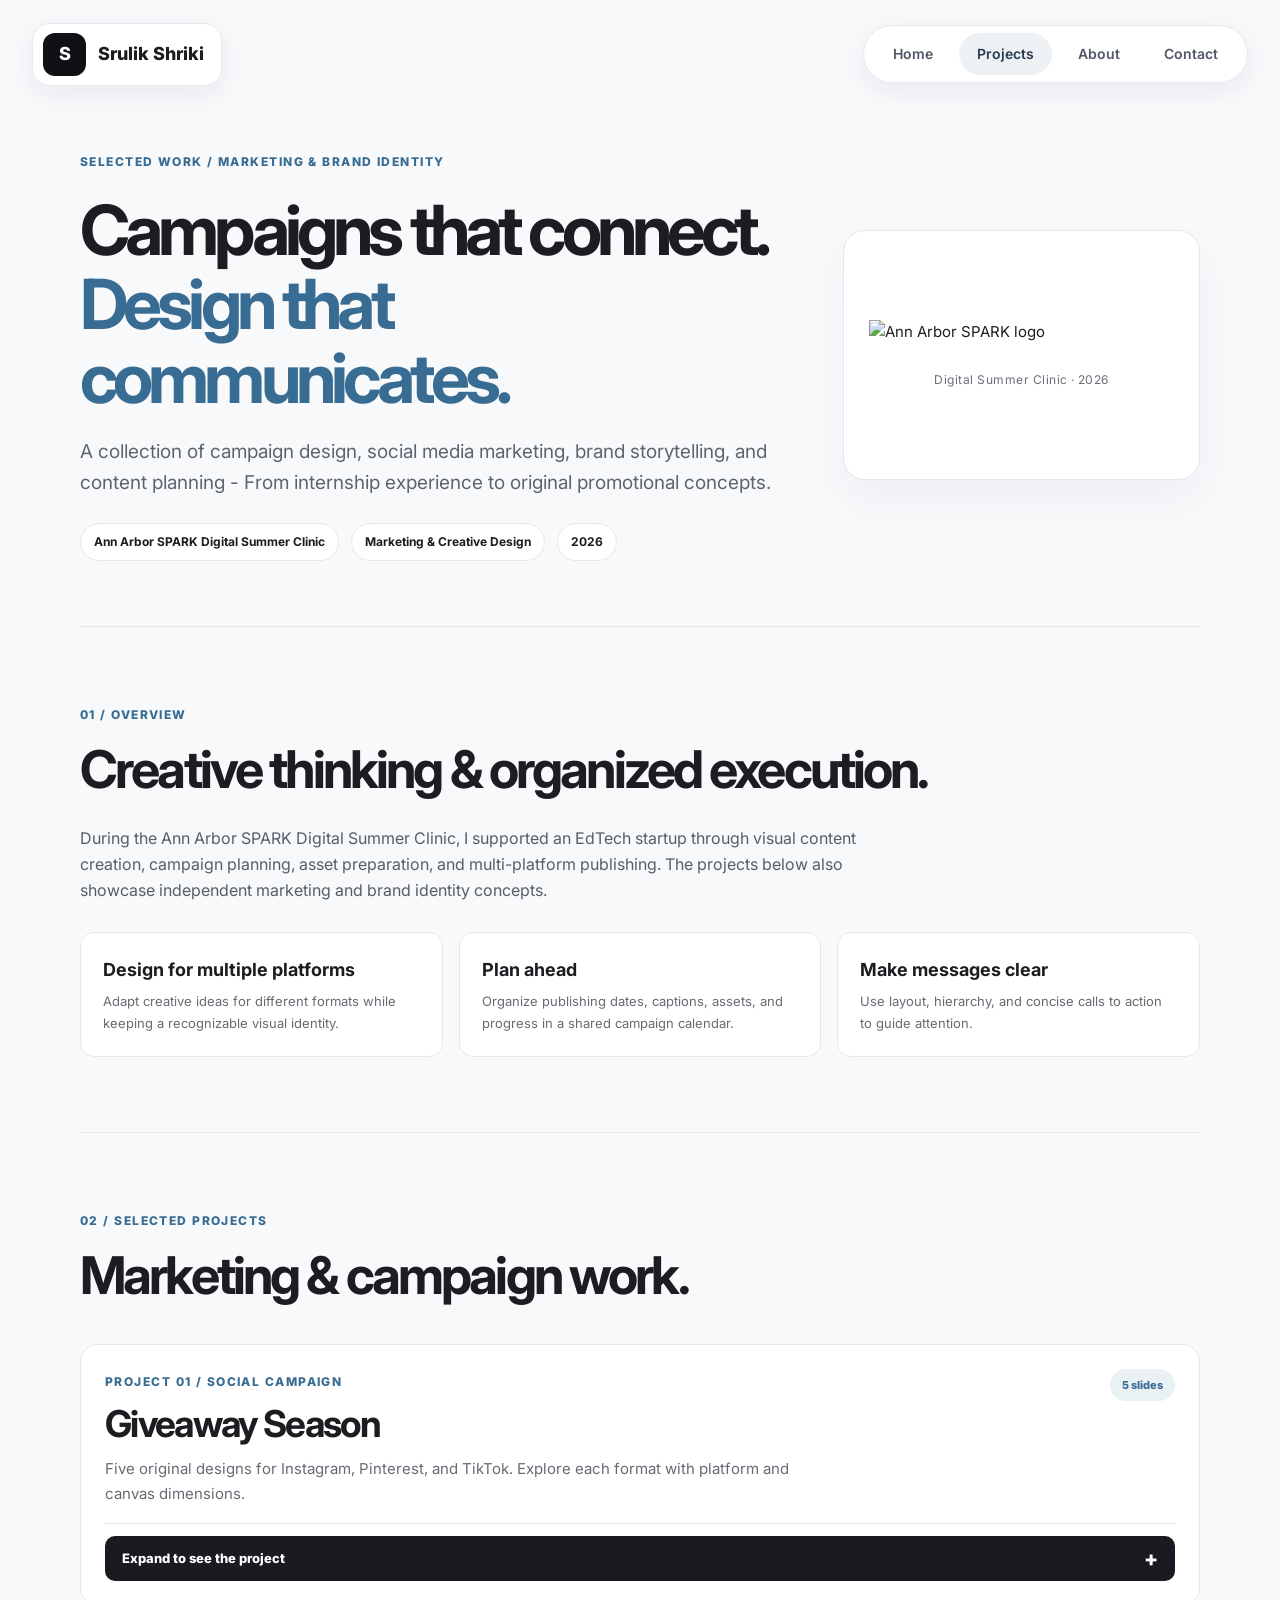
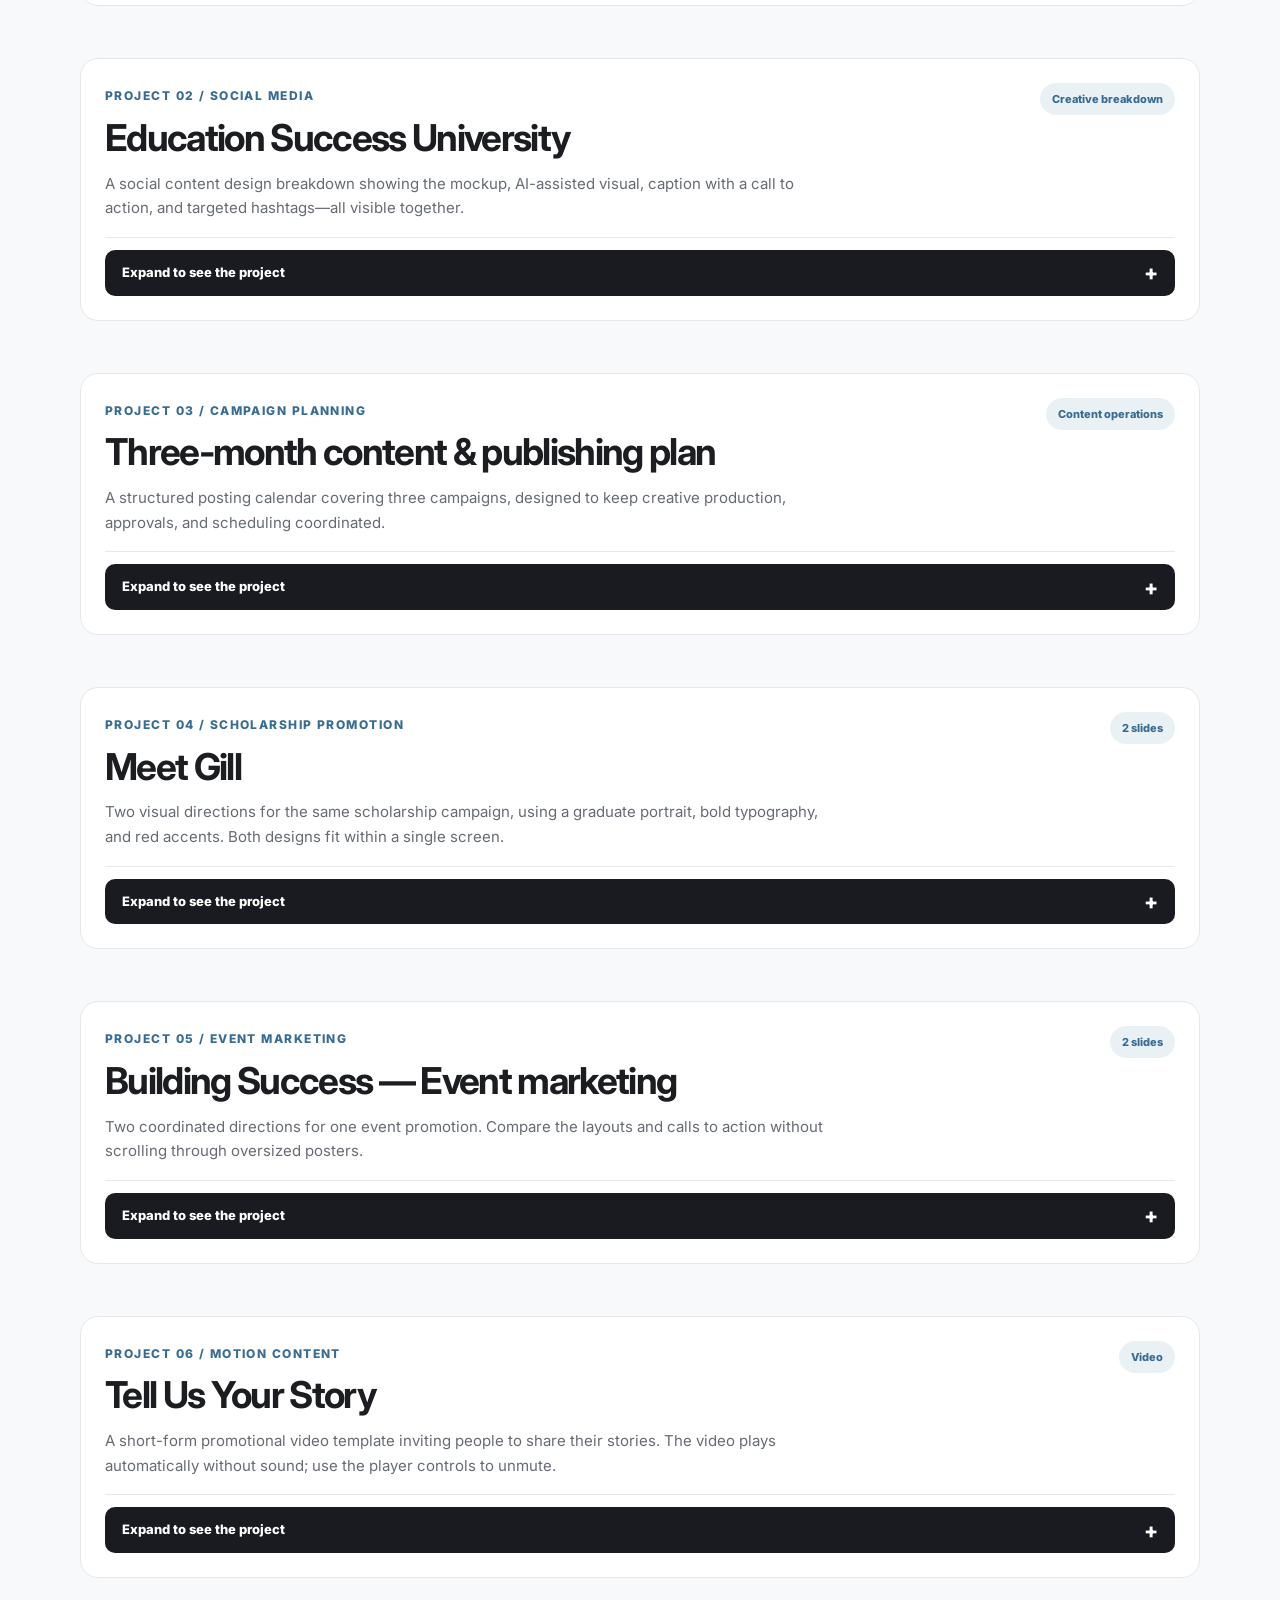
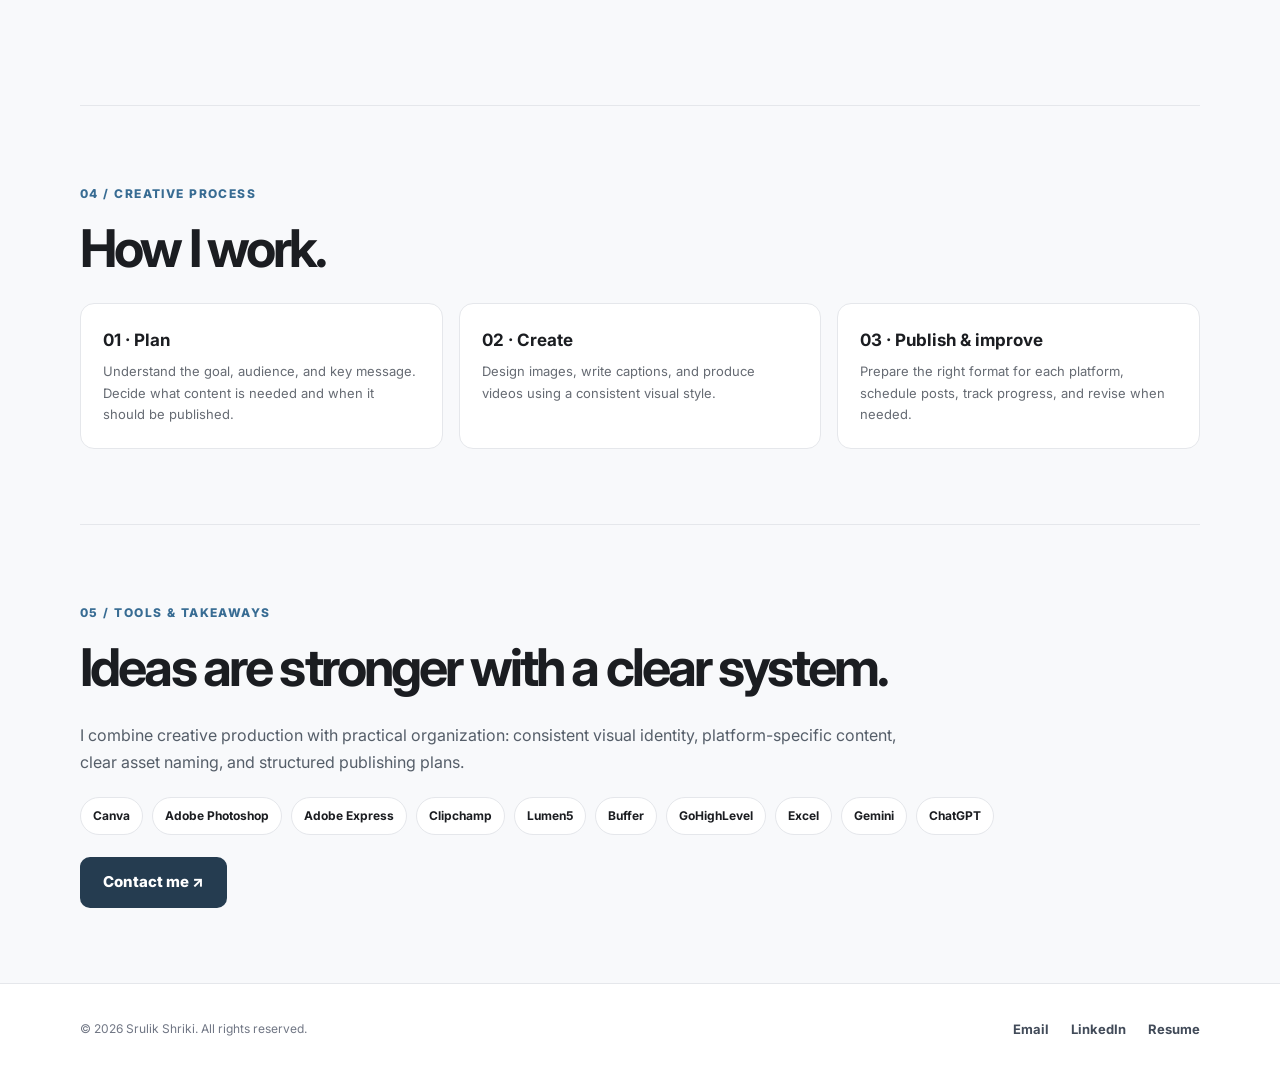
==== spark.html @ 80cea20f "Add files via upload" ====
<!DOCTYPE html>

<html lang="en"><head><meta charset="utf-8"/><meta content="width=device-width,initial-scale=1" name="viewport"/><title>Marketing &amp; Brand Identity | Srulik Shriki</title><style>@import url('https://fonts.googleapis.com/css2?family=Inter:wght@400;500;600;700;800&display=swap');:root{--ink:#1b1d21;--muted:#666b73;--line:#e5e7eb;--bg:#f8f9fb;--blue:#d64c4c}*{box-sizing:border-box}html{scroll-behavior:smooth}body{margin:0;font:15px/1.65 Inter,Arial,sans-serif;background:var(--bg);color:var(--ink)}.wrap{max-width:1120px;width:calc(100% - 48px);margin:auto}.navbar{background:#fff;border-bottom:1px solid var(--line);position:sticky;top:0;z-index:10}.nav-container{max-width:1200px;width:calc(100% - 48px);margin:auto;min-height:72px;display:flex;justify-content:space-between;align-items:center;gap:20px}.logo{display:flex;align-items:center;gap:12px;text-decoration:none;color:var(--ink);font-weight:800;font-size:17px}.logo-mark{background:var(--blue);color:#fff;width:38px;height:38px;border-radius:11px;display:grid;place-items:center}.nav-links{display:flex;gap:25px;flex-wrap:wrap}.nav-links a{font-size:13px;text-decoration:none;color:#505866;font-weight:600}.nav-links a.active,.nav-links a:hover{color:var(--blue)}.hero{padding:80px 0 65px}.eyebrow,.index{color:var(--blue);font-size:12px;font-weight:800;letter-spacing:.12em;text-transform:uppercase}.hero h1{font-size:clamp(43px,6.5vw,78px);letter-spacing:-.07em;line-height:1.07;margin:20px 0}.hero h1 span{color:var(--blue)}.lead{font-size:19px;color:#5d6470;max-width:760px}.meta{display:flex;gap:12px;flex-wrap:wrap;margin-top:25px}.meta span{background:#fff;border:1px solid var(--line);padding:8px 13px;border-radius:30px;font-size:12px;font-weight:700}.section{padding:75px 0;border-top:1px solid var(--line);scroll-margin-top:75px}.section h2{font-size:clamp(32px,4.5vw,52px);letter-spacing:-.055em;line-height:1.13;margin:14px 0 25px}.intro{max-width:820px;color:#555e69;font-size:16px}.overview{display:grid;grid-template-columns:repeat(3,1fr);gap:16px;margin-top:28px}.tile{background:#fff;border:1px solid var(--line);border-radius:14px;padding:22px}.tile b{display:block;font-size:18px;margin-bottom:7px}.tile p{margin:0;color:var(--muted);font-size:13px}.project{margin:60px 0 85px;scroll-margin-top:90px}.project-top{display:flex;align-items:flex-start;justify-content:space-between;gap:18px;margin-bottom:24px}.project h3{font-size:clamp(25px,3vw,37px);line-height:1.18;letter-spacing:-.045em;margin:8px 0 12px}.project-top p{color:var(--muted);max-width:720px;margin:0}.tag{font-size:11px;font-weight:800;color:#315ac5;background:#e9efff;padding:7px 12px;border-radius:30px;white-space:nowrap}.slidebox{background:#fff;border:1px solid var(--line);border-radius:16px;padding:16px;box-shadow:0 12px 35px #16223a09}.slideview{height:min(67vh,650px);min-height:320px;display:grid;place-items:center;background:#f1f3f6;border-radius:10px;overflow:hidden}.slideview img{width:100%;height:100%;object-fit:contain}.slide-controls{display:flex;justify-content:space-between;align-items:center;gap:14px;margin-top:16px;flex-wrap:wrap}.slide-controls button{border:1px solid #d6dce6;background:#fff;padding:10px 16px;border-radius:10px;font-weight:800;cursor:pointer}.slide-controls button:hover{background:#e9efff}.slide-info{flex:1;text-align:center;min-width:220px}.slide-info strong{display:block;font-size:14px}.slide-info small{color:#69717e;font-size:12px}.dots{display:flex;justify-content:center;gap:8px;margin-top:12px}.dots button{width:9px;height:9px;border-radius:50%;background:#ccd2dd;border:0;padding:0;cursor:pointer}.dots button.active{background:var(--blue)}.single{height:min(70vh,680px);min-height:300px;display:grid;place-items:center;background:#f0f2f6;border-radius:14px;overflow:hidden;border:1px solid var(--line)}.single img,.single video{height:100%;width:100%;object-fit:contain}.single video{background:#14171d}.planning-copy{max-width:880px}.planning-copy p{color:#58616c}.fields{display:flex;flex-wrap:wrap;gap:8px;margin:18px 0}.fields span{border:1px solid #dbe1e9;background:#fff;border-radius:6px;padding:6px 10px;font-size:12px}.expand{background:#fff;border:1px solid var(--line);border-radius:14px;margin-top:20px;overflow:hidden}.expand summary{cursor:pointer;padding:18px 22px;font-weight:800;display:flex;justify-content:space-between;align-items:center}.expand summary:after{content:'Click to expand +';font-size:12px;color:var(--blue)}.expand[open] summary:after{content:'Collapse −'}.expand .inside{padding:12px 20px 25px;border-top:1px solid var(--line);text-align:center}.expand img{width:min(100%,750px);height:auto;max-height:none}.process{display:grid;grid-template-columns:repeat(3,1fr);gap:16px}.process .tile b{font-size:17px}.tools{display:flex;gap:9px;flex-wrap:wrap;margin:22px 0}.tools span{border:1px solid var(--line);background:#fff;padding:8px 12px;border-radius:30px;font-size:12px;font-weight:700}.contact{display:inline-block;background:var(--blue);color:white;padding:13px 23px;text-decoration:none;font-weight:800;border-radius:10px}.footer{border-top:1px solid var(--line);background:white;padding:35px 0}.footer-inner{display:flex;justify-content:space-between;align-items:center;gap:18px;flex-wrap:wrap}.footer p{color:#717785;font-size:12px;margin:0}.footer-links{display:flex;gap:22px}.footer a{color:#424b59;font-size:13px;text-decoration:none;font-weight:700}.footnote{font-size:12px;color:#78808b;margin-top:14px}@media(max-width:700px){.wrap,.nav-container{width:calc(100% - 30px)}.nav-container{padding:14px 0;align-items:flex-start;flex-direction:column}.nav-links{gap:15px}.hero{padding:52px 0}.overview,.process{grid-template-columns:1fr}.project-top{flex-direction:column}.slideview{height:55vh;min-height:260px}.slide-controls button{padding:9px 11px}.slide-info{order:-1;flex-basis:100%}.project{margin:40px 0 65px}.section{padding:55px 0}.single{height:60vh}}
/* Portfolio revision */
.logo-mark{background:#101114!important}.tag{color:#a62f36;background:#fce9e9}.slide-controls button:hover{background:#fff0f0}.slideview{height:min(65vh,650px);display:flex;align-items:center;justify-content:center}.slideview img{width:100%;height:100%;object-fit:contain;object-position:center center}.single{height:min(76vh,740px)}.single img{width:100%;height:100%;object-fit:contain}.project{margin:38px 0 52px;padding:24px;background:#fff;border:1px solid var(--line);border-radius:18px}.project-top{margin-bottom:16px}.project-reveal{border-top:1px solid var(--line);padding-top:12px}.project-reveal summary{cursor:pointer;list-style:none;display:flex;align-items:center;justify-content:space-between;gap:15px;background:#191b20;color:white;padding:12px 17px;border-radius:10px;font-size:13px;font-weight:800}.project-reveal summary::-webkit-details-marker{display:none}.project-reveal summary:after{content:'+';font-size:21px;line-height:1}.project-reveal[open] summary:after{content:'−'}.project-reveal[open] summary{background:#d64c4c}.project-content{padding-top:22px}.project-content .slidebox{max-width:920px;margin:0 auto}.project-content .single{max-width:1000px;margin:0 auto}.project-content .slideview{background:#f4f4f5}.project-content video{object-fit:contain}.project-content .slide-info{line-height:1.45}.project-content .slide-info strong{color:#191b20}.project-content .slide-info small{color:#5e626b}.project-content .dots button.active{background:#d64c4c}.project-content .slide-controls button{border-color:#e1d7d7}.project-content .slide-controls button:focus-visible,.project-reveal summary:focus-visible{outline:3px solid #d64c4c;outline-offset:3px}@media(max-width:700px){.project{padding:16px;margin:25px 0}.slideview{height:min(57vh,540px)}.single{height:min(68vh,660px)}}
/* Floating identity and navigation */
.navbar{position:sticky;top:16px;z-index:100;background:transparent;border:0;pointer-events:none;padding:0 0 8px}
.nav-container{max-width:1380px;width:calc(100% - 64px);min-height:76px;display:flex;align-items:center;justify-content:space-between;gap:22px}
.logo{pointer-events:auto;background:rgba(255,255,255,.96);border:1px solid #e6e8ed;box-shadow:0 8px 26px #18203612;padding:9px 17px 9px 10px;border-radius:18px;backdrop-filter:blur(12px);font-size:18px}
.logo-mark{background:#111217!important;color:white;border-radius:12px;width:43px;height:43px}
.nav-links{pointer-events:auto;display:flex;gap:8px;align-items:center;padding:7px 11px;border-radius:999px;background:rgba(255,255,255,.96);border:1px solid #e6e8ed;box-shadow:0 8px 26px #18203612;backdrop-filter:blur(12px);flex-wrap:nowrap}
.nav-links a{padding:9px 18px;border-radius:99px;font-size:14px}.nav-links a:hover,.nav-links a.active{background:#f5f5f6;color:#111217}
.hero{padding-top:65px}.hero-layout{display:grid;grid-template-columns:minmax(0,1.5fr) minmax(260px,.75fr);gap:50px;align-items:center}.hero h1{font-size:clamp(39px,5.4vw,70px)}.hero-brand{background:white;border:1px solid var(--line);border-radius:22px;padding:42px 25px;min-height:250px;display:flex;flex-direction:column;align-items:center;justify-content:center;box-shadow:0 20px 48px #16223a0b}.hero-brand img{width:100%;max-width:340px;height:auto;object-fit:contain}.hero-brand p{font-size:12px;color:#6a6f78;margin:25px 0 0;letter-spacing:.04em}
/* Full-sized social media project image, no crop */
#social .single,#social-media .single{height:auto!important;max-height:none!important;min-height:0!important;overflow:visible;background:#fff;padding:10px}
#social .single img,#social-media .single img{height:auto!important;width:100%!important;max-height:none!important;object-fit:contain!important;display:block}
@media(max-width:800px){.nav-container{width:calc(100% - 28px);flex-wrap:wrap;justify-content:center;gap:8px}.navbar{top:8px}.nav-links{max-width:100%;overflow-x:auto;gap:0}.nav-links a{padding:8px 11px;font-size:12px}.hero-layout{grid-template-columns:1fr;gap:25px}.hero-brand{min-height:180px;padding:25px}.hero{padding-top:40px}}

.social-full{height:auto!important;max-height:none!important;min-height:0!important;overflow:visible!important;padding:10px;background:#fff}.social-full img{height:auto!important;max-height:none!important;width:100%!important;object-fit:contain!important;display:block}
</style><style id="srulik-identity-refresh">
/* Srulik's neutral-first identity, with restrained cool blue accents. */
:root{--blue:#386c93;--ink:#1b1d21;--bg:#f8f9fb}
.hero h1 span{color:#386c93}
.eyebrow,.index{color:#386c93}
.section h2,.project h3{color:#1b1d21}
.tag{color:#386c93;background:#eaf1f5}
.logo-mark{background:#101114!important}
.project-reveal[open] summary{background:#253c50}
.project-content .dots button.active,.dots button.active{background:#386c93}
.project-content .slide-controls button:focus-visible,.project-reveal summary:focus-visible{outline-color:#386c93}
.slide-controls button:hover{background:#eef3f7}
.contact{background:#253c50}
.contact:hover{background:#386c93}
.expand summary:after{color:#386c93}
.nav-links a:hover,.nav-links a.active{color:#253c50;background:#edf1f4}
</style></head><body><header class="navbar"><div class="nav-container"><a class="logo" href="./index.html#top" aria-label="Srulik Shriki — Marketing portfolio home"><div class="logo-mark">S</div><span>Srulik Shriki</span></a><nav class="nav-links"><a href="./index.html#top">Home</a><a class="active" href="./index.html#projects">Projects</a><a href="./index.html#about">About</a><a href="#footer">Contact</a></nav></div></header><main><div class="wrap hero"><div class="hero-layout"><div class="hero-copy"><span class="eyebrow">Selected work / Marketing &amp; Brand Identity</span><h1>Campaigns that connect.<br/><span>Design that communicates.</span></h1><p class="lead">A collection of campaign design, social media marketing, brand storytelling, and content planning - From internship experience to original promotional concepts.</p><div class="meta"><span>Ann Arbor SPARK Digital Summer Clinic</span><span>Marketing &amp; Creative Design</span><span>2026</span></div></div><div class="hero-brand"><img alt="Ann Arbor SPARK logo" src="./gallery/ann_arbor_spark.png"/><p>Digital Summer Clinic · 2026</p></div></div></div><section class="section wrap" id="about"><span class="index">01 / Overview</span><h2>Creative thinking &amp; organized execution.</h2><p class="intro">During the Ann Arbor SPARK Digital Summer Clinic, I supported an EdTech startup through visual content creation, campaign planning, asset preparation, and multi-platform publishing. The projects below also showcase independent marketing and brand identity concepts.</p><div class="overview"><div class="tile"><b>Design for multiple platforms</b><p>Adapt creative ideas for different formats while keeping a recognizable visual identity.</p></div><div class="tile"><b>Plan ahead</b><p>Organize publishing dates, captions, assets, and progress in a shared campaign calendar.</p></div><div class="tile"><b>Make messages clear</b><p>Use layout, hierarchy, and concise calls to action to guide attention.</p></div></div></section><section class="section wrap" id="projects"><span class="index">02 / Selected projects</span><h2>Marketing &amp; campaign work.</h2><article class="project" id="giveaway"><div class="project-top"><div><span class="index">Project 01 / Social campaign</span><h3>Giveaway Season</h3><p>Five original designs for Instagram, Pinterest, and TikTok. Explore each format with platform and canvas dimensions.</p></div><span class="tag">5 slides</span></div><details class="project-reveal"><summary>Expand to see the project</summary><div class="project-content"><div class="slidebox" data-slideshow="giveaway"><div class="slideview"><img alt="" src="./gallery/giveaway_rules.png"/></div><div class="slide-controls"><button aria-label="Previous slide" data-prev="" type="button">← Previous</button><div class="slide-info"><strong></strong><small></small><div class="dots"></div></div><button aria-label="Next slide" data-next="" type="button">Next →</button></div></div></div></details></article><article class="project"><div class="project-top"><div><span class="index">Project 02 / Social media</span><h3>Education Success University</h3><p>A social content design breakdown showing the mockup, AI-assisted visual, caption with a call to action, and targeted hashtags—all visible together.</p></div><span class="tag">Creative breakdown</span></div><details class="project-reveal"><summary>Expand to see the project</summary><div class="project-content"><div class="social-full single"><img alt="Social media content creation design breakdown" loading="lazy" src="./gallery/social_media_design.png"/></div></div></details></article><article class="project" id="planning"><div class="project-top"><div><span class="index">Project 03 / Campaign planning</span><h3>Three-month content &amp; publishing plan</h3><p>A structured posting calendar covering three campaigns, designed to keep creative production, approvals, and scheduling coordinated.</p></div><span class="tag">Content operations</span></div><details class="project-reveal"><summary>Expand to see the project</summary><div class="project-content"><div class="planning-copy"><p>I planned a <strong>three-month social media posting schedule spanning three campaigns</strong>. The Excel tracker brought together campaign topics, asset links, platform-specific captions, publishing dates, scheduling tools, and status updates. Each entry had its own content ID and space for AI prompts or production notes, helping make handoffs, revisions, and publishing more efficient.</p><p><strong>Fields tracked in the spreadsheet:</strong></p><div class="fields"><span>Content Cluster</span><span>Concept / Topic</span><span>Asset Link</span><span>Primary Caption (IG / FB)</span><span>Short Caption (TikTok / YT)</span><span>Video Title</span><span>Publish Date</span><span>Scheduling Tool</span><span>Status</span><span>Content ID</span><span>AI Prompts / Notes</span></div><p class="footnote">The planning sheet is collapsed by default to keep the portfolio easy to scan. Click below to inspect it at full length.</p></div><details class="expand"><summary>View the three-month campaign planning spreadsheet</summary><div class="inside"><img alt="Long-form campaign planning spreadsheet screenshot" loading="lazy" src="./gallery/campaign_planning.png"/></div></details></div></details></article><article class="project"><div class="project-top"><div><span class="index">Project 04 / Scholarship promotion</span><h3>Meet Gill</h3><p>Two visual directions for the same scholarship campaign, using a graduate portrait, bold typography, and red accents. Both designs fit within a single screen.</p></div><span class="tag">2 slides</span></div><details class="project-reveal"><summary>Expand to see the project</summary><div class="project-content"><div class="slidebox" data-slideshow="scholar"><div class="slideview"><img alt="" src="./gallery/scholarship_editorial.png"/></div><div class="slide-controls"><button aria-label="Previous slide" data-prev="" type="button">← Previous</button><div class="slide-info"><strong></strong><small></small><div class="dots"></div></div><button aria-label="Next slide" data-next="" type="button">Next →</button></div></div></div></details></article><article class="project"><div class="project-top"><div><span class="index">Project 05 / Event marketing</span><h3>Building Success — Event marketing</h3><p>Two coordinated directions for one event promotion. Compare the layouts and calls to action without scrolling through oversized posters.</p></div><span class="tag">2 slides</span></div><details class="project-reveal"><summary>Expand to see the project</summary><div class="project-content"><div class="slidebox" data-slideshow="webinar"><div class="slideview"><img alt="" src="./gallery/webinar_a.png"/></div><div class="slide-controls"><button aria-label="Previous slide" data-prev="" type="button">← Previous</button><div class="slide-info"><strong></strong><small></small><div class="dots"></div></div><button aria-label="Next slide" data-next="" type="button">Next →</button></div></div></div></details></article><article class="project"><div class="project-top"><div><span class="index">Project 06 / Motion content</span><h3>Tell Us Your Story</h3><p>A short-form promotional video template inviting people to share their stories. The video plays automatically without sound; use the player controls to unmute.</p></div><span class="tag">Video</span></div><details class="project-reveal"><summary>Expand to see the project</summary><div class="project-content"><div class="single"><video autoplay="" controls="" loop="" muted="" playsinline="" preload="auto"><source src="./gallery/story_video.mp4" type="video/mp4"/>Your browser does not support video.</video></div></div></details></article></section><section class="section wrap"><span class="index">04 / Creative Process</span><h2>How I work.</h2><div class="process"><div class="tile"><b>01 · Plan</b><p>Understand the goal, audience, and key message. Decide what content is needed and when it should be published.</p></div><div class="tile"><b>02 · Create</b><p>Design images, write captions, and produce videos using a consistent visual style.</p></div><div class="tile"><b>03 · Publish &amp; improve</b><p>Prepare the right format for each platform, schedule posts, track progress, and revise when needed.</p></div></div></section><section class="section wrap" id="tools"><span class="index">05 / Tools &amp; Takeaways</span><h2>Ideas are stronger with a clear system.</h2><p class="intro">I combine creative production with practical organization: consistent visual identity, platform-specific content, clear asset naming, and structured publishing plans.</p><div class="tools"><span>Canva</span><span>Adobe Photoshop</span><span>Adobe Express</span><span>Clipchamp</span><span>Lumen5</span><span>Buffer</span><span>GoHighLevel</span><span>Excel</span><span>Gemini</span><span>ChatGPT</span></div><a class="contact" href="mailto:ishriki@emich.edu">Contact me ↗</a></section></main><footer class="footer" id="footer"><div class="wrap footer-inner"><p>© <span id="year"></span> Srulik Shriki. All rights reserved.</p><div class="footer-links"><a href="mailto:ishriki@emich.edu">Email</a><a href="https://www.linkedin.com/in/srulik-shriki-858525204/" rel="noopener" target="_blank">LinkedIn</a><a href="https://canva.link/yx0ch3mzbwve8dt" rel="noopener" target="_blank">Resume</a></div></div></footer><div hidden="" id="slides-giveaway"><img alt="Instagram post — Rules variant" data-platform="Instagram / Facebook" data-size="1080 × 1350 px · 4:5" data-title="Instagram post — Rules variant" src="./gallery/giveaway_rules.png"/><img alt="Instagram post — Three steps to win" data-platform="Instagram / Facebook" data-size="1080 × 1350 px · 4:5" data-title="Instagram post — Three steps to win" src="./gallery/giveaway_steps.png"/><img alt="Instagram post — Like, Share &amp; Win" data-platform="Instagram / Facebook" data-size="1080 × 1350 px · 4:5" data-title="Instagram post — Like, Share &amp; Win" src="./gallery/giveaway_win.png"/><img alt="Pinterest pin — Giveaway template" data-platform="Pinterest" data-size="1080 × 1920 px · 9:16" data-title="Pinterest pin — Giveaway template" src="./gallery/giveaway_pinterest.png"/><img alt="TikTok story — Giveaway template" data-platform="TikTok / Stories" data-size="1080 × 1920 px · 9:16" data-title="TikTok story — Giveaway template" src="./gallery/giveaway_tiktok.png"/></div><div hidden="" id="slides-scholar"><img alt="Meet Gill — editorial concept" data-platform="Scholarship promotion" data-size="Portrait campaign layout" data-title="Meet Gill — editorial concept" src="./gallery/scholarship_editorial.png"/><img alt="Meet Gill — grid concept" data-platform="Scholarship promotion" data-size="Structured campaign layout" data-title="Meet Gill — grid concept" src="./gallery/scholarship_grid.png"/></div><div hidden="" id="slides-webinar"><img alt="Building Success — concept A" data-platform="Webinar promotion" data-size="Dark event layout" data-title="Building Success — concept A" src="./gallery/webinar_a.png"/><img alt="Building Success — concept B" data-platform="Event promotion" data-size="Light event layout" data-title="Building Success — concept B" src="./gallery/webinar_b.png"/></div><script>document.getElementById('year').textContent=new Date().getFullYear();document.querySelectorAll('[data-slideshow]').forEach(box=>{const id=box.dataset.slideshow;const slides=[...document.querySelectorAll('#slides-'+id+' img')];const view=box.querySelector('.slideview img'),title=box.querySelector('.slide-info strong'),detail=box.querySelector('.slide-info small'),dots=box.querySelector('.dots');let index=0;slides.forEach((slide,i)=>{const dot=document.createElement('button');dot.type='button';dot.setAttribute('aria-label','Go to slide '+(i+1));dot.onclick=()=>show(i);dots.appendChild(dot)});function show(i){index=(i+slides.length)%slides.length;const s=slides[index];view.src=s.src;view.alt=s.alt;title.textContent=(index+1)+' / '+slides.length+' · '+s.dataset.title;detail.textContent=s.dataset.platform+' · '+s.dataset.size;[...dots.children].forEach((d,j)=>d.classList.toggle('active',j===index))}box.querySelector('[data-prev]').onclick=()=>show(index-1);box.querySelector('[data-next]').onclick=()=>show(index+1);show(0)});</script></body></html>
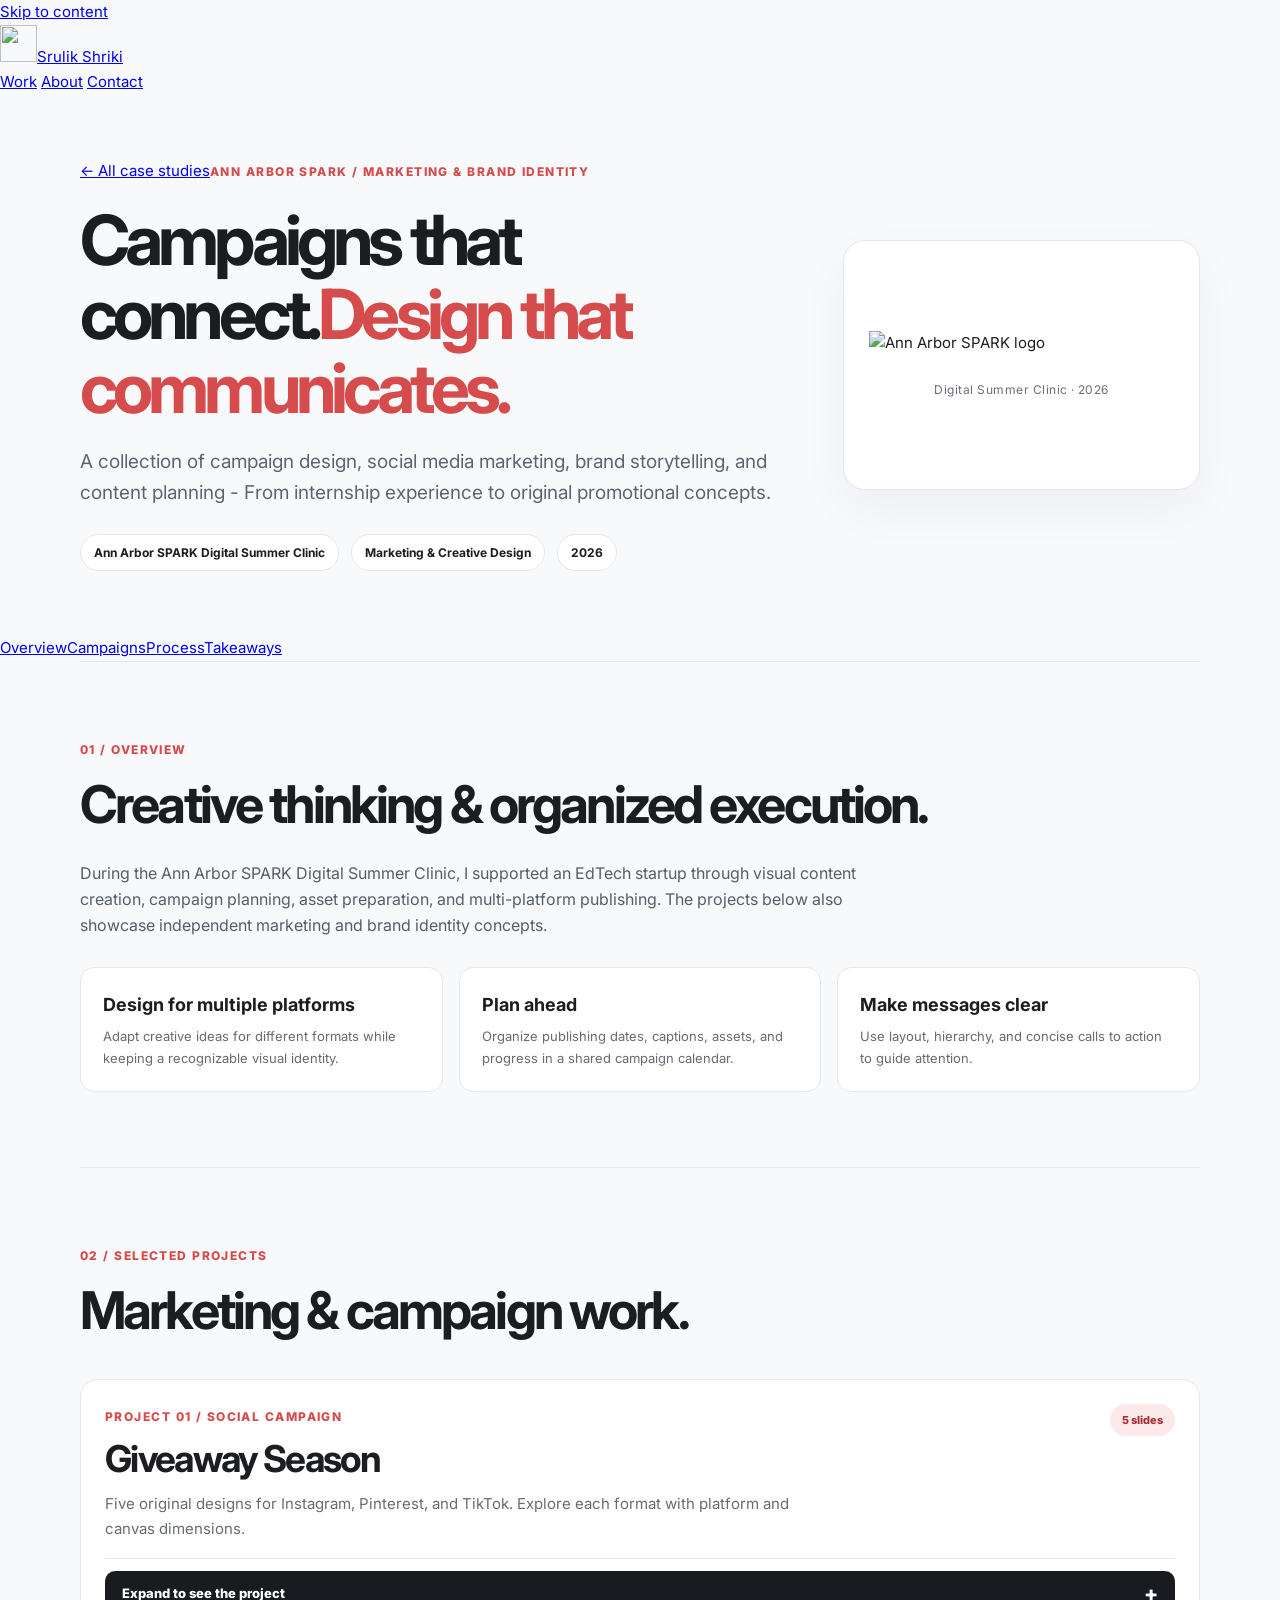
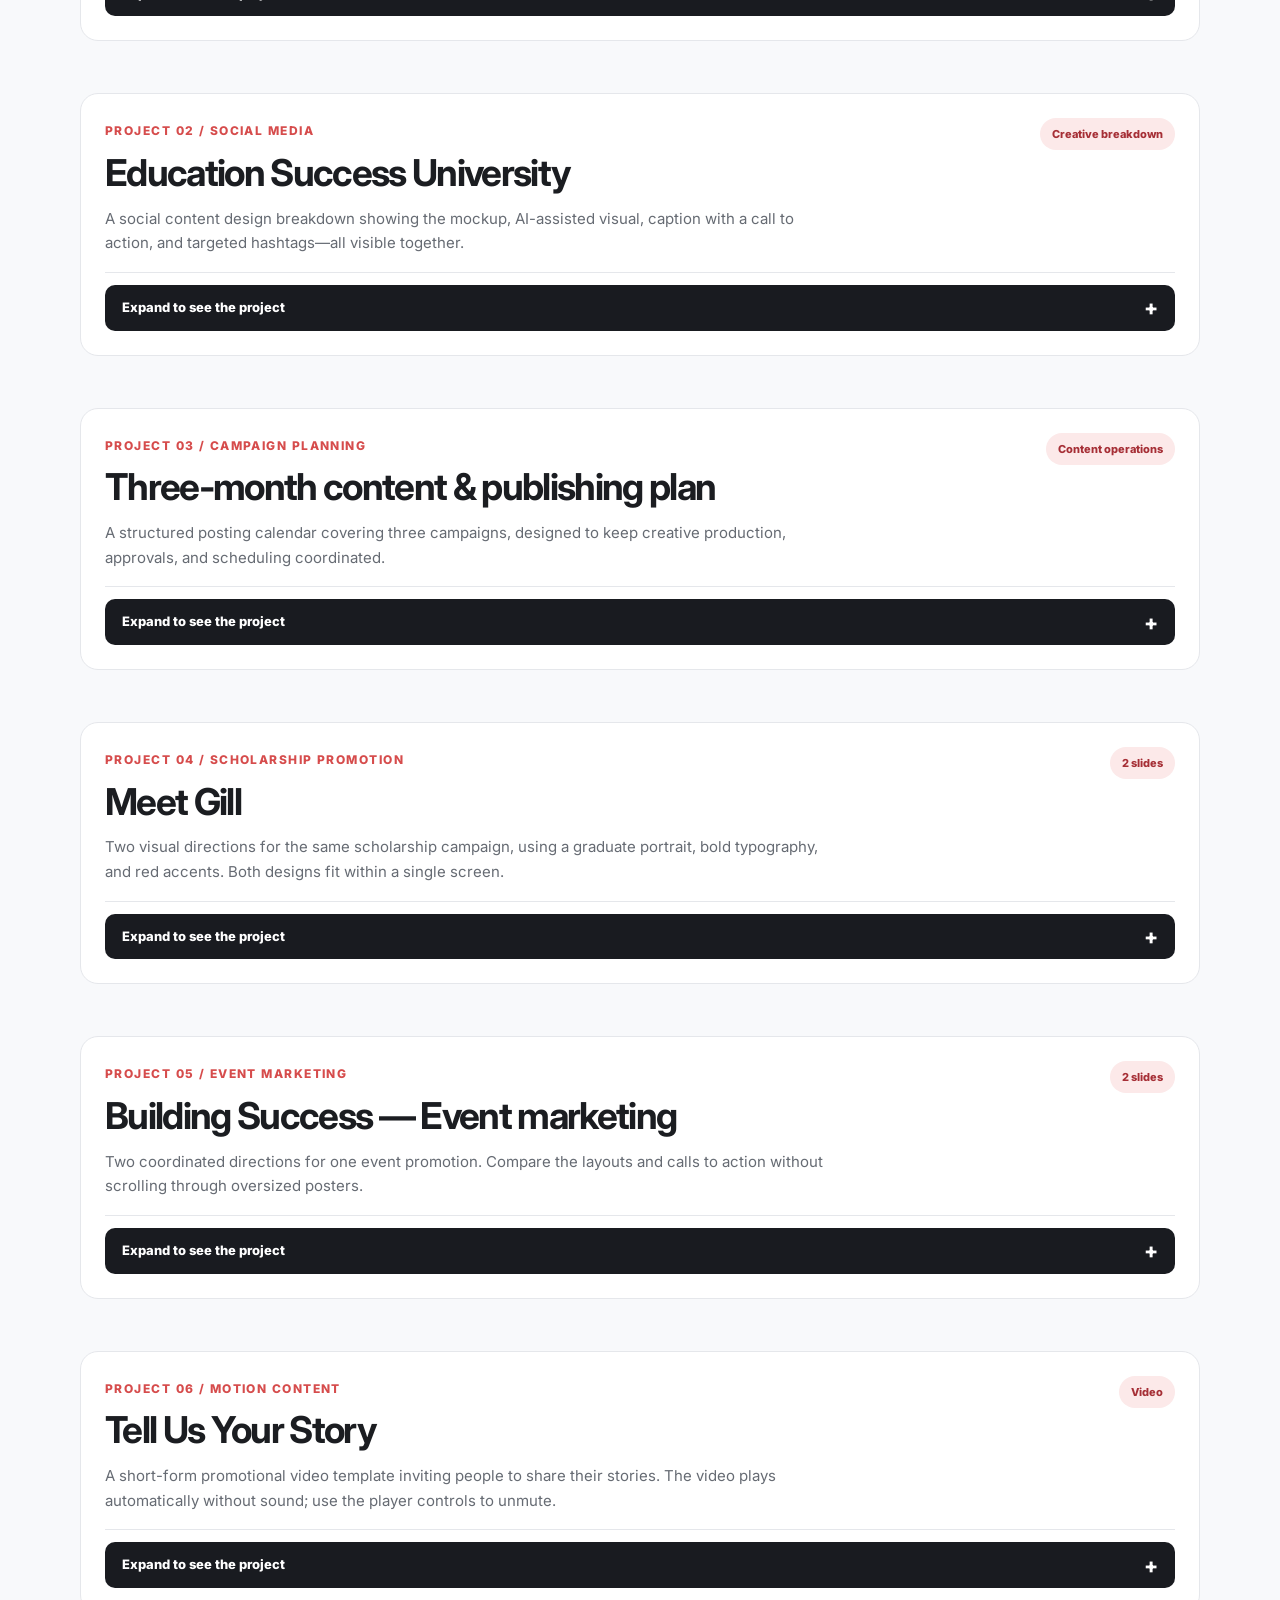
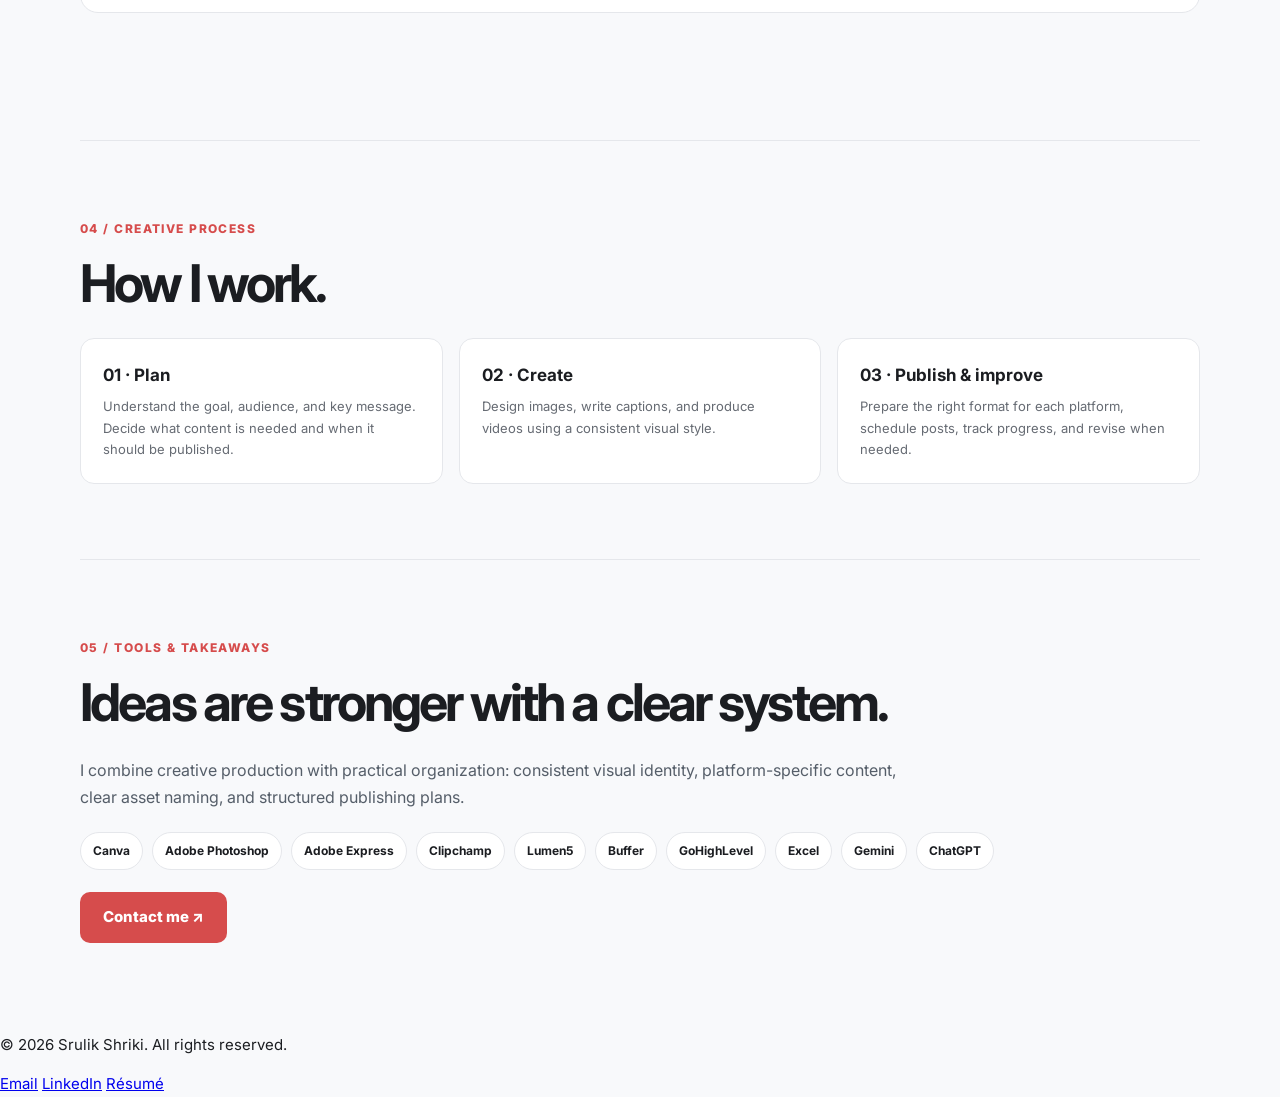
==== commit 5c679fea: "Add files via upload" ====
--- a/spark.html
+++ b/spark.html
@@ -1,6 +1,6 @@
 <!DOCTYPE html>
 
-<html lang="en"><head><meta charset="utf-8"/><meta content="width=device-width,initial-scale=1" name="viewport"/><title>Marketing &amp; Brand Identity | Srulik Shriki</title><style>@import url('https://fonts.googleapis.com/css2?family=Inter:wght@400;500;600;700;800&display=swap');:root{--ink:#1b1d21;--muted:#666b73;--line:#e5e7eb;--bg:#f8f9fb;--blue:#d64c4c}*{box-sizing:border-box}html{scroll-behavior:smooth}body{margin:0;font:15px/1.65 Inter,Arial,sans-serif;background:var(--bg);color:var(--ink)}.wrap{max-width:1120px;width:calc(100% - 48px);margin:auto}.navbar{background:#fff;border-bottom:1px solid var(--line);position:sticky;top:0;z-index:10}.nav-container{max-width:1200px;width:calc(100% - 48px);margin:auto;min-height:72px;display:flex;justify-content:space-between;align-items:center;gap:20px}.logo{display:flex;align-items:center;gap:12px;text-decoration:none;color:var(--ink);font-weight:800;font-size:17px}.logo-mark{background:var(--blue);color:#fff;width:38px;height:38px;border-radius:11px;display:grid;place-items:center}.nav-links{display:flex;gap:25px;flex-wrap:wrap}.nav-links a{font-size:13px;text-decoration:none;color:#505866;font-weight:600}.nav-links a.active,.nav-links a:hover{color:var(--blue)}.hero{padding:80px 0 65px}.eyebrow,.index{color:var(--blue);font-size:12px;font-weight:800;letter-spacing:.12em;text-transform:uppercase}.hero h1{font-size:clamp(43px,6.5vw,78px);letter-spacing:-.07em;line-height:1.07;margin:20px 0}.hero h1 span{color:var(--blue)}.lead{font-size:19px;color:#5d6470;max-width:760px}.meta{display:flex;gap:12px;flex-wrap:wrap;margin-top:25px}.meta span{background:#fff;border:1px solid var(--line);padding:8px 13px;border-radius:30px;font-size:12px;font-weight:700}.section{padding:75px 0;border-top:1px solid var(--line);scroll-margin-top:75px}.section h2{font-size:clamp(32px,4.5vw,52px);letter-spacing:-.055em;line-height:1.13;margin:14px 0 25px}.intro{max-width:820px;color:#555e69;font-size:16px}.overview{display:grid;grid-template-columns:repeat(3,1fr);gap:16px;margin-top:28px}.tile{background:#fff;border:1px solid var(--line);border-radius:14px;padding:22px}.tile b{display:block;font-size:18px;margin-bottom:7px}.tile p{margin:0;color:var(--muted);font-size:13px}.project{margin:60px 0 85px;scroll-margin-top:90px}.project-top{display:flex;align-items:flex-start;justify-content:space-between;gap:18px;margin-bottom:24px}.project h3{font-size:clamp(25px,3vw,37px);line-height:1.18;letter-spacing:-.045em;margin:8px 0 12px}.project-top p{color:var(--muted);max-width:720px;margin:0}.tag{font-size:11px;font-weight:800;color:#315ac5;background:#e9efff;padding:7px 12px;border-radius:30px;white-space:nowrap}.slidebox{background:#fff;border:1px solid var(--line);border-radius:16px;padding:16px;box-shadow:0 12px 35px #16223a09}.slideview{height:min(67vh,650px);min-height:320px;display:grid;place-items:center;background:#f1f3f6;border-radius:10px;overflow:hidden}.slideview img{width:100%;height:100%;object-fit:contain}.slide-controls{display:flex;justify-content:space-between;align-items:center;gap:14px;margin-top:16px;flex-wrap:wrap}.slide-controls button{border:1px solid #d6dce6;background:#fff;padding:10px 16px;border-radius:10px;font-weight:800;cursor:pointer}.slide-controls button:hover{background:#e9efff}.slide-info{flex:1;text-align:center;min-width:220px}.slide-info strong{display:block;font-size:14px}.slide-info small{color:#69717e;font-size:12px}.dots{display:flex;justify-content:center;gap:8px;margin-top:12px}.dots button{width:9px;height:9px;border-radius:50%;background:#ccd2dd;border:0;padding:0;cursor:pointer}.dots button.active{background:var(--blue)}.single{height:min(70vh,680px);min-height:300px;display:grid;place-items:center;background:#f0f2f6;border-radius:14px;overflow:hidden;border:1px solid var(--line)}.single img,.single video{height:100%;width:100%;object-fit:contain}.single video{background:#14171d}.planning-copy{max-width:880px}.planning-copy p{color:#58616c}.fields{display:flex;flex-wrap:wrap;gap:8px;margin:18px 0}.fields span{border:1px solid #dbe1e9;background:#fff;border-radius:6px;padding:6px 10px;font-size:12px}.expand{background:#fff;border:1px solid var(--line);border-radius:14px;margin-top:20px;overflow:hidden}.expand summary{cursor:pointer;padding:18px 22px;font-weight:800;display:flex;justify-content:space-between;align-items:center}.expand summary:after{content:'Click to expand +';font-size:12px;color:var(--blue)}.expand[open] summary:after{content:'Collapse −'}.expand .inside{padding:12px 20px 25px;border-top:1px solid var(--line);text-align:center}.expand img{width:min(100%,750px);height:auto;max-height:none}.process{display:grid;grid-template-columns:repeat(3,1fr);gap:16px}.process .tile b{font-size:17px}.tools{display:flex;gap:9px;flex-wrap:wrap;margin:22px 0}.tools span{border:1px solid var(--line);background:#fff;padding:8px 12px;border-radius:30px;font-size:12px;font-weight:700}.contact{display:inline-block;background:var(--blue);color:white;padding:13px 23px;text-decoration:none;font-weight:800;border-radius:10px}.footer{border-top:1px solid var(--line);background:white;padding:35px 0}.footer-inner{display:flex;justify-content:space-between;align-items:center;gap:18px;flex-wrap:wrap}.footer p{color:#717785;font-size:12px;margin:0}.footer-links{display:flex;gap:22px}.footer a{color:#424b59;font-size:13px;text-decoration:none;font-weight:700}.footnote{font-size:12px;color:#78808b;margin-top:14px}@media(max-width:700px){.wrap,.nav-container{width:calc(100% - 30px)}.nav-container{padding:14px 0;align-items:flex-start;flex-direction:column}.nav-links{gap:15px}.hero{padding:52px 0}.overview,.process{grid-template-columns:1fr}.project-top{flex-direction:column}.slideview{height:55vh;min-height:260px}.slide-controls button{padding:9px 11px}.slide-info{order:-1;flex-basis:100%}.project{margin:40px 0 65px}.section{padding:55px 0}.single{height:60vh}}
+<html lang="en"><head><meta charset="utf-8"/><meta content="width=device-width,initial-scale=1" name="viewport"/><title>Ann Arbor SPARK — Marketing Case Study | Srulik Shriki</title><style>@import url('https://fonts.googleapis.com/css2?family=Inter:wght@400;500;600;700;800&display=swap');:root{--ink:#1b1d21;--muted:#666b73;--line:#e5e7eb;--bg:#f8f9fb;--blue:#d64c4c}*{box-sizing:border-box}html{scroll-behavior:smooth}body{margin:0;font:15px/1.65 Inter,Arial,sans-serif;background:var(--bg);color:var(--ink)}.wrap{max-width:1120px;width:calc(100% - 48px);margin:auto}.navbar{background:#fff;border-bottom:1px solid var(--line);position:sticky;top:0;z-index:10}.nav-container{max-width:1200px;width:calc(100% - 48px);margin:auto;min-height:72px;display:flex;justify-content:space-between;align-items:center;gap:20px}.logo{display:flex;align-items:center;gap:12px;text-decoration:none;color:var(--ink);font-weight:800;font-size:17px}.logo-mark{background:var(--blue);color:#fff;width:38px;height:38px;border-radius:11px;display:grid;place-items:center}.nav-links{display:flex;gap:25px;flex-wrap:wrap}.nav-links a{font-size:13px;text-decoration:none;color:#505866;font-weight:600}.nav-links a.active,.nav-links a:hover{color:var(--blue)}.hero{padding:80px 0 65px}.eyebrow,.index{color:var(--blue);font-size:12px;font-weight:800;letter-spacing:.12em;text-transform:uppercase}.hero h1{font-size:clamp(43px,6.5vw,78px);letter-spacing:-.07em;line-height:1.07;margin:20px 0}.hero h1 span{color:var(--blue)}.lead{font-size:19px;color:#5d6470;max-width:760px}.meta{display:flex;gap:12px;flex-wrap:wrap;margin-top:25px}.meta span{background:#fff;border:1px solid var(--line);padding:8px 13px;border-radius:30px;font-size:12px;font-weight:700}.section{padding:75px 0;border-top:1px solid var(--line);scroll-margin-top:75px}.section h2{font-size:clamp(32px,4.5vw,52px);letter-spacing:-.055em;line-height:1.13;margin:14px 0 25px}.intro{max-width:820px;color:#555e69;font-size:16px}.overview{display:grid;grid-template-columns:repeat(3,1fr);gap:16px;margin-top:28px}.tile{background:#fff;border:1px solid var(--line);border-radius:14px;padding:22px}.tile b{display:block;font-size:18px;margin-bottom:7px}.tile p{margin:0;color:var(--muted);font-size:13px}.project{margin:60px 0 85px;scroll-margin-top:90px}.project-top{display:flex;align-items:flex-start;justify-content:space-between;gap:18px;margin-bottom:24px}.project h3{font-size:clamp(25px,3vw,37px);line-height:1.18;letter-spacing:-.045em;margin:8px 0 12px}.project-top p{color:var(--muted);max-width:720px;margin:0}.tag{font-size:11px;font-weight:800;color:#315ac5;background:#e9efff;padding:7px 12px;border-radius:30px;white-space:nowrap}.slidebox{background:#fff;border:1px solid var(--line);border-radius:16px;padding:16px;box-shadow:0 12px 35px #16223a09}.slideview{height:min(67vh,650px);min-height:320px;display:grid;place-items:center;background:#f1f3f6;border-radius:10px;overflow:hidden}.slideview img{width:100%;height:100%;object-fit:contain}.slide-controls{display:flex;justify-content:space-between;align-items:center;gap:14px;margin-top:16px;flex-wrap:wrap}.slide-controls button{border:1px solid #d6dce6;background:#fff;padding:10px 16px;border-radius:10px;font-weight:800;cursor:pointer}.slide-controls button:hover{background:#e9efff}.slide-info{flex:1;text-align:center;min-width:220px}.slide-info strong{display:block;font-size:14px}.slide-info small{color:#69717e;font-size:12px}.dots{display:flex;justify-content:center;gap:8px;margin-top:12px}.dots button{width:9px;height:9px;border-radius:50%;background:#ccd2dd;border:0;padding:0;cursor:pointer}.dots button.active{background:var(--blue)}.single{height:min(70vh,680px);min-height:300px;display:grid;place-items:center;background:#f0f2f6;border-radius:14px;overflow:hidden;border:1px solid var(--line)}.single img,.single video{height:100%;width:100%;object-fit:contain}.single video{background:#14171d}.planning-copy{max-width:880px}.planning-copy p{color:#58616c}.fields{display:flex;flex-wrap:wrap;gap:8px;margin:18px 0}.fields span{border:1px solid #dbe1e9;background:#fff;border-radius:6px;padding:6px 10px;font-size:12px}.expand{background:#fff;border:1px solid var(--line);border-radius:14px;margin-top:20px;overflow:hidden}.expand summary{cursor:pointer;padding:18px 22px;font-weight:800;display:flex;justify-content:space-between;align-items:center}.expand summary:after{content:'Click to expand +';font-size:12px;color:var(--blue)}.expand[open] summary:after{content:'Collapse −'}.expand .inside{padding:12px 20px 25px;border-top:1px solid var(--line);text-align:center}.expand img{width:min(100%,750px);height:auto;max-height:none}.process{display:grid;grid-template-columns:repeat(3,1fr);gap:16px}.process .tile b{font-size:17px}.tools{display:flex;gap:9px;flex-wrap:wrap;margin:22px 0}.tools span{border:1px solid var(--line);background:#fff;padding:8px 12px;border-radius:30px;font-size:12px;font-weight:700}.contact{display:inline-block;background:var(--blue);color:white;padding:13px 23px;text-decoration:none;font-weight:800;border-radius:10px}.footer{border-top:1px solid var(--line);background:white;padding:35px 0}.footer-inner{display:flex;justify-content:space-between;align-items:center;gap:18px;flex-wrap:wrap}.footer p{color:#717785;font-size:12px;margin:0}.footer-links{display:flex;gap:22px}.footer a{color:#424b59;font-size:13px;text-decoration:none;font-weight:700}.footnote{font-size:12px;color:#78808b;margin-top:14px}@media(max-width:700px){.wrap,.nav-container{width:calc(100% - 30px)}.nav-container{padding:14px 0;align-items:flex-start;flex-direction:column}.nav-links{gap:15px}.hero{padding:52px 0}.overview,.process{grid-template-columns:1fr}.project-top{flex-direction:column}.slideview{height:55vh;min-height:260px}.slide-controls button{padding:9px 11px}.slide-info{order:-1;flex-basis:100%}.project{margin:40px 0 65px}.section{padding:55px 0}.single{height:60vh}}
 /* Portfolio revision */
 .logo-mark{background:#101114!important}.tag{color:#a62f36;background:#fce9e9}.slide-controls button:hover{background:#fff0f0}.slideview{height:min(65vh,650px);display:flex;align-items:center;justify-content:center}.slideview img{width:100%;height:100%;object-fit:contain;object-position:center center}.single{height:min(76vh,740px)}.single img{width:100%;height:100%;object-fit:contain}.project{margin:38px 0 52px;padding:24px;background:#fff;border:1px solid var(--line);border-radius:18px}.project-top{margin-bottom:16px}.project-reveal{border-top:1px solid var(--line);padding-top:12px}.project-reveal summary{cursor:pointer;list-style:none;display:flex;align-items:center;justify-content:space-between;gap:15px;background:#191b20;color:white;padding:12px 17px;border-radius:10px;font-size:13px;font-weight:800}.project-reveal summary::-webkit-details-marker{display:none}.project-reveal summary:after{content:'+';font-size:21px;line-height:1}.project-reveal[open] summary:after{content:'−'}.project-reveal[open] summary{background:#d64c4c}.project-content{padding-top:22px}.project-content .slidebox{max-width:920px;margin:0 auto}.project-content .single{max-width:1000px;margin:0 auto}.project-content .slideview{background:#f4f4f5}.project-content video{object-fit:contain}.project-content .slide-info{line-height:1.45}.project-content .slide-info strong{color:#191b20}.project-content .slide-info small{color:#5e626b}.project-content .dots button.active{background:#d64c4c}.project-content .slide-controls button{border-color:#e1d7d7}.project-content .slide-controls button:focus-visible,.project-reveal summary:focus-visible{outline:3px solid #d64c4c;outline-offset:3px}@media(max-width:700px){.project{padding:16px;margin:25px 0}.slideview{height:min(57vh,540px)}.single{height:min(68vh,660px)}}
 /* Floating identity and navigation */
@@ -17,20 +17,38 @@
 @media(max-width:800px){.nav-container{width:calc(100% - 28px);flex-wrap:wrap;justify-content:center;gap:8px}.navbar{top:8px}.nav-links{max-width:100%;overflow-x:auto;gap:0}.nav-links a{padding:8px 11px;font-size:12px}.hero-layout{grid-template-columns:1fr;gap:25px}.hero-brand{min-height:180px;padding:25px}.hero{padding-top:40px}}
 
 .social-full{height:auto!important;max-height:none!important;min-height:0!important;overflow:visible!important;padding:10px;background:#fff}.social-full img{height:auto!important;max-height:none!important;width:100%!important;object-fit:contain!important;display:block}
-</style><style id="srulik-identity-refresh">
-/* Srulik's neutral-first identity, with restrained cool blue accents. */
-:root{--blue:#386c93;--ink:#1b1d21;--bg:#f8f9fb}
-.hero h1 span{color:#386c93}
-.eyebrow,.index{color:#386c93}
-.section h2,.project h3{color:#1b1d21}
-.tag{color:#386c93;background:#eaf1f5}
-.logo-mark{background:#101114!important}
-.project-reveal[open] summary{background:#253c50}
-.project-content .dots button.active,.dots button.active{background:#386c93}
-.project-content .slide-controls button:focus-visible,.project-reveal summary:focus-visible{outline-color:#386c93}
-.slide-controls button:hover{background:#eef3f7}
-.contact{background:#253c50}
-.contact:hover{background:#386c93}
-.expand summary:after{color:#386c93}
-.nav-links a:hover,.nav-links a.active{color:#253c50;background:#edf1f4}
-</style></head><body><header class="navbar"><div class="nav-container"><a class="logo" href="./index.html#top" aria-label="Srulik Shriki — Marketing portfolio home"><div class="logo-mark">S</div><span>Srulik Shriki</span></a><nav class="nav-links"><a href="./index.html#top">Home</a><a class="active" href="./index.html#projects">Projects</a><a href="./index.html#about">About</a><a href="#footer">Contact</a></nav></div></header><main><div class="wrap hero"><div class="hero-layout"><div class="hero-copy"><span class="eyebrow">Selected work / Marketing &amp; Brand Identity</span><h1>Campaigns that connect.<br/><span>Design that communicates.</span></h1><p class="lead">A collection of campaign design, social media marketing, brand storytelling, and content planning - From internship experience to original promotional concepts.</p><div class="meta"><span>Ann Arbor SPARK Digital Summer Clinic</span><span>Marketing &amp; Creative Design</span><span>2026</span></div></div><div class="hero-brand"><img alt="Ann Arbor SPARK logo" src="./gallery/ann_arbor_spark.png"/><p>Digital Summer Clinic · 2026</p></div></div></div><section class="section wrap" id="about"><span class="index">01 / Overview</span><h2>Creative thinking &amp; organized execution.</h2><p class="intro">During the Ann Arbor SPARK Digital Summer Clinic, I supported an EdTech startup through visual content creation, campaign planning, asset preparation, and multi-platform publishing. The projects below also showcase independent marketing and brand identity concepts.</p><div class="overview"><div class="tile"><b>Design for multiple platforms</b><p>Adapt creative ideas for different formats while keeping a recognizable visual identity.</p></div><div class="tile"><b>Plan ahead</b><p>Organize publishing dates, captions, assets, and progress in a shared campaign calendar.</p></div><div class="tile"><b>Make messages clear</b><p>Use layout, hierarchy, and concise calls to action to guide attention.</p></div></div></section><section class="section wrap" id="projects"><span class="index">02 / Selected projects</span><h2>Marketing &amp; campaign work.</h2><article class="project" id="giveaway"><div class="project-top"><div><span class="index">Project 01 / Social campaign</span><h3>Giveaway Season</h3><p>Five original designs for Instagram, Pinterest, and TikTok. Explore each format with platform and canvas dimensions.</p></div><span class="tag">5 slides</span></div><details class="project-reveal"><summary>Expand to see the project</summary><div class="project-content"><div class="slidebox" data-slideshow="giveaway"><div class="slideview"><img alt="" src="./gallery/giveaway_rules.png"/></div><div class="slide-controls"><button aria-label="Previous slide" data-prev="" type="button">← Previous</button><div class="slide-info"><strong></strong><small></small><div class="dots"></div></div><button aria-label="Next slide" data-next="" type="button">Next →</button></div></div></div></details></article><article class="project"><div class="project-top"><div><span class="index">Project 02 / Social media</span><h3>Education Success University</h3><p>A social content design breakdown showing the mockup, AI-assisted visual, caption with a call to action, and targeted hashtags—all visible together.</p></div><span class="tag">Creative breakdown</span></div><details class="project-reveal"><summary>Expand to see the project</summary><div class="project-content"><div class="social-full single"><img alt="Social media content creation design breakdown" loading="lazy" src="./gallery/social_media_design.png"/></div></div></details></article><article class="project" id="planning"><div class="project-top"><div><span class="index">Project 03 / Campaign planning</span><h3>Three-month content &amp; publishing plan</h3><p>A structured posting calendar covering three campaigns, designed to keep creative production, approvals, and scheduling coordinated.</p></div><span class="tag">Content operations</span></div><details class="project-reveal"><summary>Expand to see the project</summary><div class="project-content"><div class="planning-copy"><p>I planned a <strong>three-month social media posting schedule spanning three campaigns</strong>. The Excel tracker brought together campaign topics, asset links, platform-specific captions, publishing dates, scheduling tools, and status updates. Each entry had its own content ID and space for AI prompts or production notes, helping make handoffs, revisions, and publishing more efficient.</p><p><strong>Fields tracked in the spreadsheet:</strong></p><div class="fields"><span>Content Cluster</span><span>Concept / Topic</span><span>Asset Link</span><span>Primary Caption (IG / FB)</span><span>Short Caption (TikTok / YT)</span><span>Video Title</span><span>Publish Date</span><span>Scheduling Tool</span><span>Status</span><span>Content ID</span><span>AI Prompts / Notes</span></div><p class="footnote">The planning sheet is collapsed by default to keep the portfolio easy to scan. Click below to inspect it at full length.</p></div><details class="expand"><summary>View the three-month campaign planning spreadsheet</summary><div class="inside"><img alt="Long-form campaign planning spreadsheet screenshot" loading="lazy" src="./gallery/campaign_planning.png"/></div></details></div></details></article><article class="project"><div class="project-top"><div><span class="index">Project 04 / Scholarship promotion</span><h3>Meet Gill</h3><p>Two visual directions for the same scholarship campaign, using a graduate portrait, bold typography, and red accents. Both designs fit within a single screen.</p></div><span class="tag">2 slides</span></div><details class="project-reveal"><summary>Expand to see the project</summary><div class="project-content"><div class="slidebox" data-slideshow="scholar"><div class="slideview"><img alt="" src="./gallery/scholarship_editorial.png"/></div><div class="slide-controls"><button aria-label="Previous slide" data-prev="" type="button">← Previous</button><div class="slide-info"><strong></strong><small></small><div class="dots"></div></div><button aria-label="Next slide" data-next="" type="button">Next →</button></div></div></div></details></article><article class="project"><div class="project-top"><div><span class="index">Project 05 / Event marketing</span><h3>Building Success — Event marketing</h3><p>Two coordinated directions for one event promotion. Compare the layouts and calls to action without scrolling through oversized posters.</p></div><span class="tag">2 slides</span></div><details class="project-reveal"><summary>Expand to see the project</summary><div class="project-content"><div class="slidebox" data-slideshow="webinar"><div class="slideview"><img alt="" src="./gallery/webinar_a.png"/></div><div class="slide-controls"><button aria-label="Previous slide" data-prev="" type="button">← Previous</button><div class="slide-info"><strong></strong><small></small><div class="dots"></div></div><button aria-label="Next slide" data-next="" type="button">Next →</button></div></div></div></details></article><article class="project"><div class="project-top"><div><span class="index">Project 06 / Motion content</span><h3>Tell Us Your Story</h3><p>A short-form promotional video template inviting people to share their stories. The video plays automatically without sound; use the player controls to unmute.</p></div><span class="tag">Video</span></div><details class="project-reveal"><summary>Expand to see the project</summary><div class="project-content"><div class="single"><video autoplay="" controls="" loop="" muted="" playsinline="" preload="auto"><source src="./gallery/story_video.mp4" type="video/mp4"/>Your browser does not support video.</video></div></div></details></article></section><section class="section wrap"><span class="index">04 / Creative Process</span><h2>How I work.</h2><div class="process"><div class="tile"><b>01 · Plan</b><p>Understand the goal, audience, and key message. Decide what content is needed and when it should be published.</p></div><div class="tile"><b>02 · Create</b><p>Design images, write captions, and produce videos using a consistent visual style.</p></div><div class="tile"><b>03 · Publish &amp; improve</b><p>Prepare the right format for each platform, schedule posts, track progress, and revise when needed.</p></div></div></section><section class="section wrap" id="tools"><span class="index">05 / Tools &amp; Takeaways</span><h2>Ideas are stronger with a clear system.</h2><p class="intro">I combine creative production with practical organization: consistent visual identity, platform-specific content, clear asset naming, and structured publishing plans.</p><div class="tools"><span>Canva</span><span>Adobe Photoshop</span><span>Adobe Express</span><span>Clipchamp</span><span>Lumen5</span><span>Buffer</span><span>GoHighLevel</span><span>Excel</span><span>Gemini</span><span>ChatGPT</span></div><a class="contact" href="mailto:ishriki@emich.edu">Contact me ↗</a></section></main><footer class="footer" id="footer"><div class="wrap footer-inner"><p>© <span id="year"></span> Srulik Shriki. All rights reserved.</p><div class="footer-links"><a href="mailto:ishriki@emich.edu">Email</a><a href="https://www.linkedin.com/in/srulik-shriki-858525204/" rel="noopener" target="_blank">LinkedIn</a><a href="https://canva.link/yx0ch3mzbwve8dt" rel="noopener" target="_blank">Resume</a></div></div></footer><div hidden="" id="slides-giveaway"><img alt="Instagram post — Rules variant" data-platform="Instagram / Facebook" data-size="1080 × 1350 px · 4:5" data-title="Instagram post — Rules variant" src="./gallery/giveaway_rules.png"/><img alt="Instagram post — Three steps to win" data-platform="Instagram / Facebook" data-size="1080 × 1350 px · 4:5" data-title="Instagram post — Three steps to win" src="./gallery/giveaway_steps.png"/><img alt="Instagram post — Like, Share &amp; Win" data-platform="Instagram / Facebook" data-size="1080 × 1350 px · 4:5" data-title="Instagram post — Like, Share &amp; Win" src="./gallery/giveaway_win.png"/><img alt="Pinterest pin — Giveaway template" data-platform="Pinterest" data-size="1080 × 1920 px · 9:16" data-title="Pinterest pin — Giveaway template" src="./gallery/giveaway_pinterest.png"/><img alt="TikTok story — Giveaway template" data-platform="TikTok / Stories" data-size="1080 × 1920 px · 9:16" data-title="TikTok story — Giveaway template" src="./gallery/giveaway_tiktok.png"/></div><div hidden="" id="slides-scholar"><img alt="Meet Gill — editorial concept" data-platform="Scholarship promotion" data-size="Portrait campaign layout" data-title="Meet Gill — editorial concept" src="./gallery/scholarship_editorial.png"/><img alt="Meet Gill — grid concept" data-platform="Scholarship promotion" data-size="Structured campaign layout" data-title="Meet Gill — grid concept" src="./gallery/scholarship_grid.png"/></div><div hidden="" id="slides-webinar"><img alt="Building Success — concept A" data-platform="Webinar promotion" data-size="Dark event layout" data-title="Building Success — concept A" src="./gallery/webinar_a.png"/><img alt="Building Success — concept B" data-platform="Event promotion" data-size="Light event layout" data-title="Building Success — concept B" src="./gallery/webinar_b.png"/></div><script>document.getElementById('year').textContent=new Date().getFullYear();document.querySelectorAll('[data-slideshow]').forEach(box=>{const id=box.dataset.slideshow;const slides=[...document.querySelectorAll('#slides-'+id+' img')];const view=box.querySelector('.slideview img'),title=box.querySelector('.slide-info strong'),detail=box.querySelector('.slide-info small'),dots=box.querySelector('.dots');let index=0;slides.forEach((slide,i)=>{const dot=document.createElement('button');dot.type='button';dot.setAttribute('aria-label','Go to slide '+(i+1));dot.onclick=()=>show(i);dots.appendChild(dot)});function show(i){index=(i+slides.length)%slides.length;const s=slides[index];view.src=s.src;view.alt=s.alt;title.textContent=(index+1)+' / '+slides.length+' · '+s.dataset.title;detail.textContent=s.dataset.platform+' · '+s.dataset.size;[...dots.children].forEach((d,j)=>d.classList.toggle('active',j===index))}box.querySelector('[data-prev]').onclick=()=>show(index-1);box.querySelector('[data-next]').onclick=()=>show(index+1);show(0)});</script></body></html>+</style>
+<link rel="icon" href="assets/home/srulik-mark.webp">
+<link rel="stylesheet" href="assets/css/portfolio.css">
+<link rel="stylesheet" href="assets/css/case-studies.css">
+</head><body class="case-page case-spark" id="top">
+
+<a class="skip" href="#main">Skip to content</a>
+<header class="portfolio-header">
+  <div class="portfolio-wrap portfolio-bar">
+    <a class="portfolio-brand" href="index.html#top" aria-label="Srulik Shriki, marketing portfolio home"><img src="assets/home/srulik-mark.webp" width="37" height="37" alt=""><span>Srulik Shriki</span></a>
+    <nav class="portfolio-nav" aria-label="Main navigation">
+      <a href="index.html#projects">Work</a>
+      <a href="index.html#about">About</a>
+      <a class="contact-nav" href="#footer">Contact</a>
+    </nav>
+  </div>
+</header>
+<main id="main" tabindex="-1">
+<div class="case-intro"><div class="wrap hero"><div class="hero-layout"><div class="hero-copy"><a class="portfolio-text-link case-back" href="index.html#projects">← All case studies</a><span class="eyebrow">Ann Arbor SPARK / Marketing &amp; Brand Identity</span><h1>Campaigns that connect.<span class="gradient-text">Design that communicates.</span></h1><p class="lead">A collection of campaign design, social media marketing, brand storytelling, and content planning - From internship experience to original promotional concepts.</p><div class="meta"><span>Ann Arbor SPARK Digital Summer Clinic</span><span>Marketing &amp; Creative Design</span><span>2026</span></div></div><div class="hero-brand"><img alt="Ann Arbor SPARK logo" src="./gallery/ann_arbor_spark.png"/><p>Digital Summer Clinic · 2026</p></div></div></div></div>
+<nav class="project-nav" aria-label="Project sections">
+  <a href="#about">Overview</a><a href="#projects">Campaigns</a><a href="#process">Process</a><a href="#tools">Takeaways</a>
+</nav>
+<section class="section wrap" id="about"><span class="index">01 / Overview</span><h2>Creative thinking &amp; organized execution.</h2><p class="intro">During the Ann Arbor SPARK Digital Summer Clinic, I supported an EdTech startup through visual content creation, campaign planning, asset preparation, and multi-platform publishing. The projects below also showcase independent marketing and brand identity concepts.</p><div class="overview"><div class="tile"><b>Design for multiple platforms</b><p>Adapt creative ideas for different formats while keeping a recognizable visual identity.</p></div><div class="tile"><b>Plan ahead</b><p>Organize publishing dates, captions, assets, and progress in a shared campaign calendar.</p></div><div class="tile"><b>Make messages clear</b><p>Use layout, hierarchy, and concise calls to action to guide attention.</p></div></div></section><section class="section wrap" id="projects"><span class="index">02 / Selected projects</span><h2>Marketing &amp; campaign work.</h2><article class="project" id="giveaway"><div class="project-top"><div><span class="index">Project 01 / Social campaign</span><h3>Giveaway Season</h3><p>Five original designs for Instagram, Pinterest, and TikTok. Explore each format with platform and canvas dimensions.</p></div><span class="tag">5 slides</span></div><details class="project-reveal"><summary>Expand to see the project</summary><div class="project-content"><div class="slidebox" data-slideshow="giveaway"><div class="slideview"><img alt="" src="./gallery/giveaway_rules.png"/></div><div class="slide-controls"><button aria-label="Previous slide" data-prev="" type="button">← Previous</button><div class="slide-info"><strong></strong><small></small><div class="dots"></div></div><button aria-label="Next slide" data-next="" type="button">Next →</button></div></div></div></details></article><article class="project"><div class="project-top"><div><span class="index">Project 02 / Social media</span><h3>Education Success University</h3><p>A social content design breakdown showing the mockup, AI-assisted visual, caption with a call to action, and targeted hashtags—all visible together.</p></div><span class="tag">Creative breakdown</span></div><details class="project-reveal"><summary>Expand to see the project</summary><div class="project-content"><div class="social-full single"><img alt="Social media content creation design breakdown" loading="lazy" src="./gallery/social_media_design.png"/></div></div></details></article><article class="project" id="planning"><div class="project-top"><div><span class="index">Project 03 / Campaign planning</span><h3>Three-month content &amp; publishing plan</h3><p>A structured posting calendar covering three campaigns, designed to keep creative production, approvals, and scheduling coordinated.</p></div><span class="tag">Content operations</span></div><details class="project-reveal"><summary>Expand to see the project</summary><div class="project-content"><div class="planning-copy"><p>I planned a <strong>three-month social media posting schedule spanning three campaigns</strong>. The Excel tracker brought together campaign topics, asset links, platform-specific captions, publishing dates, scheduling tools, and status updates. Each entry had its own content ID and space for AI prompts or production notes, helping make handoffs, revisions, and publishing more efficient.</p><p><strong>Fields tracked in the spreadsheet:</strong></p><div class="fields"><span>Content Cluster</span><span>Concept / Topic</span><span>Asset Link</span><span>Primary Caption (IG / FB)</span><span>Short Caption (TikTok / YT)</span><span>Video Title</span><span>Publish Date</span><span>Scheduling Tool</span><span>Status</span><span>Content ID</span><span>AI Prompts / Notes</span></div><p class="footnote">The planning sheet is collapsed by default to keep the portfolio easy to scan. Click below to inspect it at full length.</p></div><details class="expand"><summary>View the three-month campaign planning spreadsheet</summary><div class="inside"><img alt="Long-form campaign planning spreadsheet screenshot" loading="lazy" src="./gallery/campaign_planning.png"/></div></details></div></details></article><article class="project"><div class="project-top"><div><span class="index">Project 04 / Scholarship promotion</span><h3>Meet Gill</h3><p>Two visual directions for the same scholarship campaign, using a graduate portrait, bold typography, and red accents. Both designs fit within a single screen.</p></div><span class="tag">2 slides</span></div><details class="project-reveal"><summary>Expand to see the project</summary><div class="project-content"><div class="slidebox" data-slideshow="scholar"><div class="slideview"><img alt="" src="./gallery/scholarship_editorial.png"/></div><div class="slide-controls"><button aria-label="Previous slide" data-prev="" type="button">← Previous</button><div class="slide-info"><strong></strong><small></small><div class="dots"></div></div><button aria-label="Next slide" data-next="" type="button">Next →</button></div></div></div></details></article><article class="project"><div class="project-top"><div><span class="index">Project 05 / Event marketing</span><h3>Building Success — Event marketing</h3><p>Two coordinated directions for one event promotion. Compare the layouts and calls to action without scrolling through oversized posters.</p></div><span class="tag">2 slides</span></div><details class="project-reveal"><summary>Expand to see the project</summary><div class="project-content"><div class="slidebox" data-slideshow="webinar"><div class="slideview"><img alt="" src="./gallery/webinar_a.png"/></div><div class="slide-controls"><button aria-label="Previous slide" data-prev="" type="button">← Previous</button><div class="slide-info"><strong></strong><small></small><div class="dots"></div></div><button aria-label="Next slide" data-next="" type="button">Next →</button></div></div></div></details></article><article class="project"><div class="project-top"><div><span class="index">Project 06 / Motion content</span><h3>Tell Us Your Story</h3><p>A short-form promotional video template inviting people to share their stories. The video plays automatically without sound; use the player controls to unmute.</p></div><span class="tag">Video</span></div><details class="project-reveal"><summary>Expand to see the project</summary><div class="project-content"><div class="single"><video autoplay="" controls="" loop="" muted="" playsinline="" preload="auto"><source src="./gallery/story_video.mp4" type="video/mp4"/>Your browser does not support video.</video></div></div></details></article></section><section class="section wrap" id="process"><span class="index">04 / Creative Process</span><h2>How I work.</h2><div class="process"><div class="tile"><b>01 · Plan</b><p>Understand the goal, audience, and key message. Decide what content is needed and when it should be published.</p></div><div class="tile"><b>02 · Create</b><p>Design images, write captions, and produce videos using a consistent visual style.</p></div><div class="tile"><b>03 · Publish &amp; improve</b><p>Prepare the right format for each platform, schedule posts, track progress, and revise when needed.</p></div></div></section><section class="section wrap" id="tools"><span class="index">05 / Tools &amp; Takeaways</span><h2>Ideas are stronger with a clear system.</h2><p class="intro">I combine creative production with practical organization: consistent visual identity, platform-specific content, clear asset naming, and structured publishing plans.</p><div class="tools"><span>Canva</span><span>Adobe Photoshop</span><span>Adobe Express</span><span>Clipchamp</span><span>Lumen5</span><span>Buffer</span><span>GoHighLevel</span><span>Excel</span><span>Gemini</span><span>ChatGPT</span></div><a class="contact" href="mailto:ishriki@emich.edu">Contact me ↗</a></section>
+</main>
+<footer class="portfolio-footer" id="footer">
+  <div class="portfolio-wrap portfolio-footer-inner">
+    <p>© <span id="year">2026</span> Srulik Shriki. All rights reserved.</p>
+    <nav aria-label="Contact and résumé">
+      <a href="mailto:ishriki@emich.edu">Email</a>
+      <a href="https://www.linkedin.com/in/srulik-shriki-858525204/">LinkedIn</a>
+      <a href="https://canva.link/yx0ch3mzbwve8dt">Résumé</a>
+    </nav>
+  </div>
+</footer>
+<div hidden="" id="slides-giveaway"><img alt="Instagram post — Rules variant" data-platform="Instagram / Facebook" data-size="1080 × 1350 px · 4:5" data-title="Instagram post — Rules variant" src="./gallery/giveaway_rules.png"/><img alt="Instagram post — Three steps to win" data-platform="Instagram / Facebook" data-size="1080 × 1350 px · 4:5" data-title="Instagram post — Three steps to win" src="./gallery/giveaway_steps.png"/><img alt="Instagram post — Like, Share &amp; Win" data-platform="Instagram / Facebook" data-size="1080 × 1350 px · 4:5" data-title="Instagram post — Like, Share &amp; Win" src="./gallery/giveaway_win.png"/><img alt="Pinterest pin — Giveaway template" data-platform="Pinterest" data-size="1080 × 1920 px · 9:16" data-title="Pinterest pin — Giveaway template" src="./gallery/giveaway_pinterest.png"/><img alt="TikTok story — Giveaway template" data-platform="TikTok / Stories" data-size="1080 × 1920 px · 9:16" data-title="TikTok story — Giveaway template" src="./gallery/giveaway_tiktok.png"/></div><div hidden="" id="slides-scholar"><img alt="Meet Gill — editorial concept" data-platform="Scholarship promotion" data-size="Portrait campaign layout" data-title="Meet Gill — editorial concept" src="./gallery/scholarship_editorial.png"/><img alt="Meet Gill — grid concept" data-platform="Scholarship promotion" data-size="Structured campaign layout" data-title="Meet Gill — grid concept" src="./gallery/scholarship_grid.png"/></div><div hidden="" id="slides-webinar"><img alt="Building Success — concept A" data-platform="Webinar promotion" data-size="Dark event layout" data-title="Building Success — concept A" src="./gallery/webinar_a.png"/><img alt="Building Success — concept B" data-platform="Event promotion" data-size="Light event layout" data-title="Building Success — concept B" src="./gallery/webinar_b.png"/></div><script>document.getElementById('year').textContent=new Date().getFullYear();document.querySelectorAll('[data-slideshow]').forEach(box=>{const id=box.dataset.slideshow;const slides=[...document.querySelectorAll('#slides-'+id+' img')];const view=box.querySelector('.slideview img'),title=box.querySelector('.slide-info strong'),detail=box.querySelector('.slide-info small'),dots=box.querySelector('.dots');let index=0;slides.forEach((slide,i)=>{const dot=document.createElement('button');dot.type='button';dot.setAttribute('aria-label','Go to slide '+(i+1));dot.onclick=()=>show(i);dots.appendChild(dot)});function show(i){index=(i+slides.length)%slides.length;const s=slides[index];view.src=s.src;view.alt=s.alt;title.textContent=(index+1)+' / '+slides.length+' · '+s.dataset.title;detail.textContent=s.dataset.platform+' · '+s.dataset.size;[...dots.children].forEach((d,j)=>d.classList.toggle('active',j===index))}box.querySelector('[data-prev]').onclick=()=>show(index-1);box.querySelector('[data-next]').onclick=()=>show(index+1);show(0)});</script></body></html>
